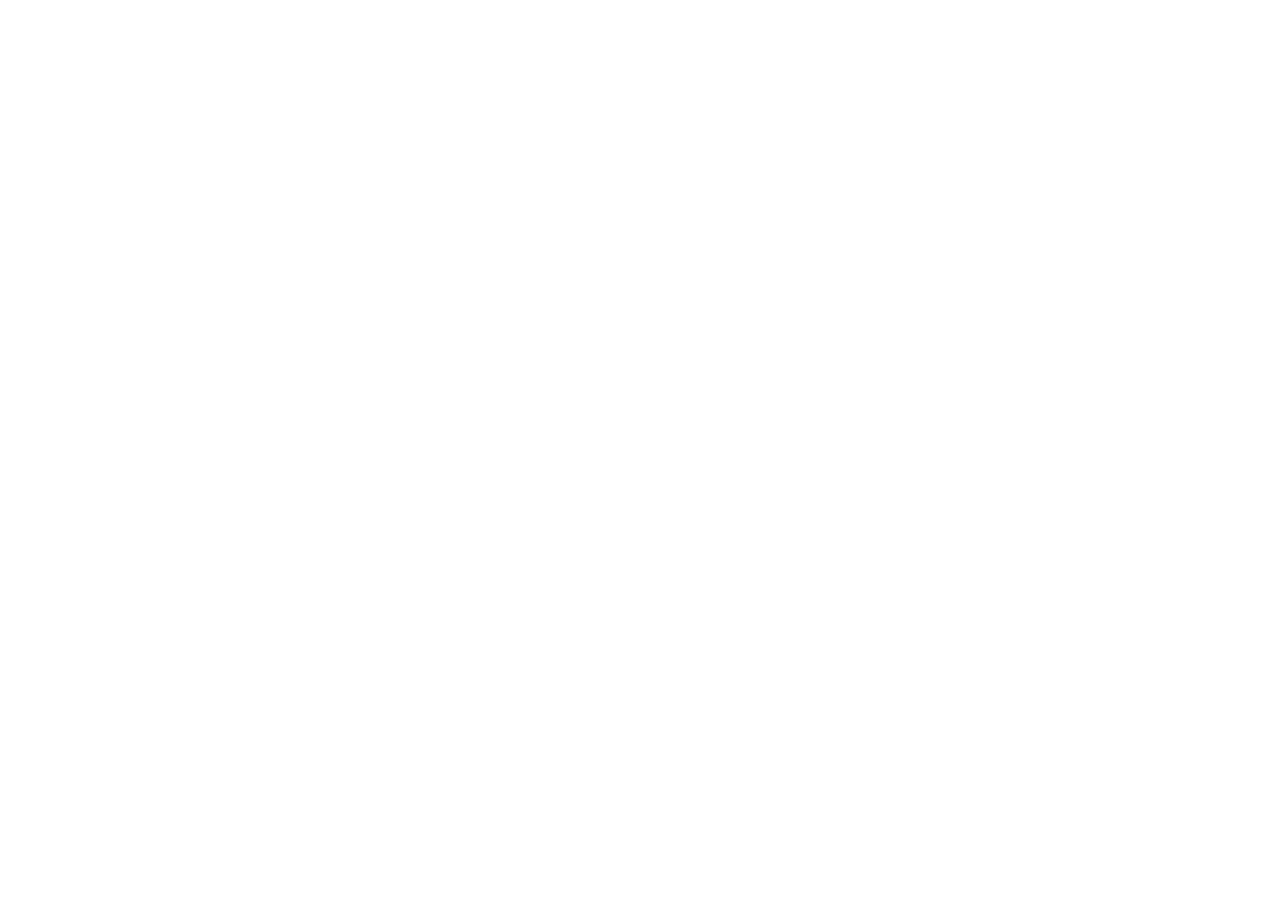
==== index.html @ b8674f2e "folder structure" ====
<!DOCTYPE html>
<html lang="en">
<head>
    <meta charset="UTF-8">
    <meta http-equiv="X-UA-Compatible" content="IE=edge">
    <meta name="viewport" content="width=device-width, initial-scale=1.0">
    <link rel="stylesheet" href="resources/style/style.css">
    <title>Baby Portfolio</title>
</head>
<body>
    


    <script src="resources/script/script.js"></script>
</body>
</html>
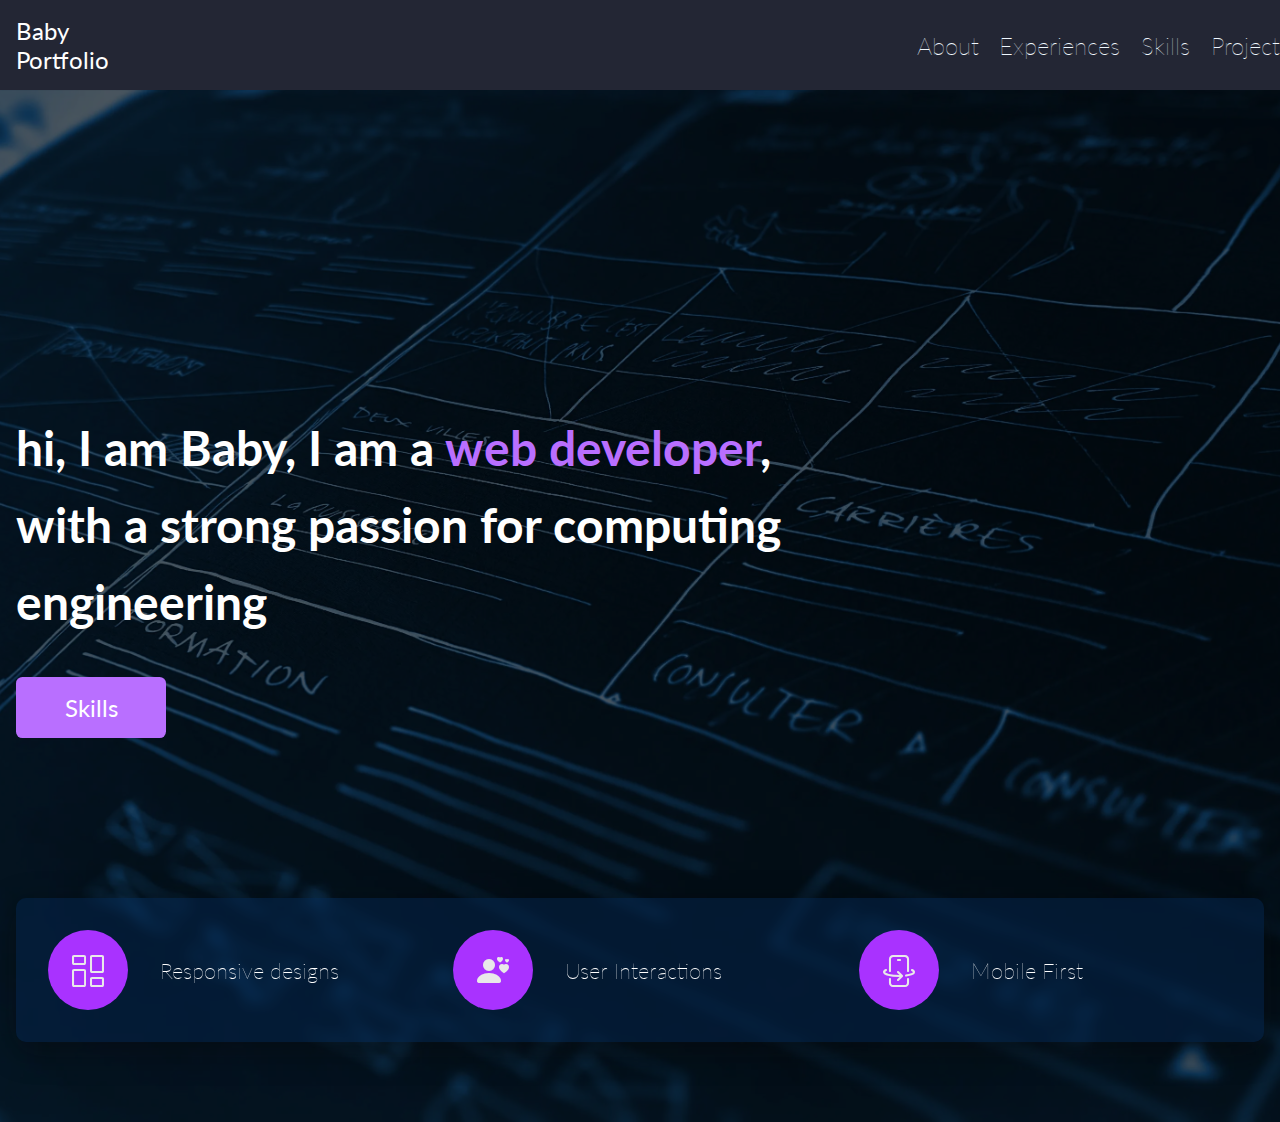
==== commit d9daf2a8: "nav and main section finished" ====
--- a/index.html
+++ b/index.html
@@ -4,12 +4,70 @@
     <meta charset="UTF-8">
     <meta http-equiv="X-UA-Compatible" content="IE=edge">
     <meta name="viewport" content="width=device-width, initial-scale=1.0">
+    <link rel="stylesheet" href="https://cdn.jsdelivr.net/npm/bootstrap-icons@1.8.1/font/bootstrap-icons.css">
     <link rel="stylesheet" href="resources/style/style.css">
     <title>Baby Portfolio</title>
 </head>
 <body>
-    
+    <header>
+        <div class="header">
+            <div class="container header_menu">
+                <div class="logo">
+                    <div>Baby <br/>Portfolio</div>
+                </div>
+                <div class="nav">
+                    <div class="toggle_button">
+                        <button>
+                            <span></span>
+                            <span></span>
+                            <span></span>
+                        </button>
+                    </div>
+                    <div class="nav_group">
+                        <nav>
+                            <ul>
+                                <li><a href="#About">About</a></li>
+                                <li><a href="#Experiences">Experiences</a></li>
+                                <li><a href="#Skills">Skills</a></li>
+                                <li><a href="#Project">Project</a></li>
+                            </ul>
+                        </nav>
+                    </div>
+                </div>
+            </div>
+        </div>
+    </header>
+    <main>
+        <div class="main_section">
+            <div class="main_content">
+                <div class="main_head container">
+                    <h1>hi, I am Baby, I am a <span>web developer</span>, with a strong passion for computing engineering</h1>
+                    <a href="#skills">Skills</a>
+                </div>
 
+                <div class="main_features container">
+                    <div class="main_feature_card">
+                        <div class="circle">
+                            <i class="bi bi-columns-gap"></i>
+                        </div>
+                        <p>Responsive designs</p>
+                    </div>
+                    <div class="main_feature_card">
+                            <div class="circle">
+                                <i class="bi bi-person-hearts"></i>
+                            </div>
+                            <p>User Interactions</p>
+                    </div>
+                    <div class="main_feature_card">
+                            <div class="circle">
+                                <i class="bi bi-phone-flip"></i>
+                            </div>
+                            <p>Mobile First</p>
+                    </div>
+                </div>
+            </div>
+        </div>
+    </main>
 
     <script src="resources/script/script.js"></script>
 </body>
--- a/resources/style/style.css
+++ b/resources/style/style.css
@@ -0,0 +1,185 @@
+@import url('https://fonts.googleapis.com/css2?family=Lato:wght@100;400;700&display=swap');
+
+*{
+    margin: 0;
+    padding: 0;
+    box-sizing: border-box;
+    font-family: 'Lato', sans-serif;
+}
+
+li {
+    list-style: none;
+}
+a{
+    text-decoration: none;
+}
+
+.container{
+    margin: 0 auto;
+    width: 100vw;
+    max-width: 1400px;
+}
+
+.header{
+    background-color: hsl(227deg 20% 17%);
+    color: white;
+}
+.header_menu{
+    display: flex;
+    align-items: center;
+    justify-content: space-between;
+}
+.nav_group{
+    display: none;
+}
+
+.logo, .nav{
+    display: inline-block;
+}
+
+.logo{
+    font-size: 1.5rem;
+    padding: 1rem;
+}
+.toggle_button{
+    padding-right: 1rem;
+}
+.toggle_button button{
+    width: 40px;
+    height: 40px;
+    border: 2px solid lightslategray;
+    background-color: transparent;
+    display: grid;
+    grid-template-rows: repeat(3, 1fr);
+    align-items: center;
+    padding: .2rem;
+    border-radius: .2rem;
+
+}
+.toggle_button button span{
+    height: 3px;
+    width: 100%;
+    background-color: rgb(166, 41, 255);
+    border-radius: .2em;
+}
+
+/* main section  */
+
+.main_section{
+    background-image: url('../images/background.webp');
+    background-position: center;
+    background-size: cover;
+    color: white;
+}
+
+.main_content{
+    background-color: rgba(0, 0, 0, 0.619);
+    padding: 20rem 1rem 5rem;
+}
+
+.main_head{
+    width: 100%;
+    display: grid;
+    gap: 2.3rem;
+    margin-bottom: 10rem;
+}
+.main_head h1{
+    line-height: 1.6;
+    max-width: 530px;
+}
+.main_head h1 span{
+    color: rgb(185, 111, 255);
+}
+.main_head a{
+    padding: 1rem;
+    background-color: rgb(185, 111, 255);
+    display: inline-block;
+    max-width: 150px;
+    text-align: center;
+    color: white;
+    font-size: 1.5em;
+    border-radius: .4rem;
+}
+.main_head a:hover{
+    background-color: blueviolet;
+    transition: background-color .2s ease-in-out;
+}
+
+.main_features{
+    width: 100%;
+    background: rgba(4, 41, 85, 0.45);
+    box-shadow: 0 8px 32px 0 rgba(9, 9, 9, 0.37);
+    backdrop-filter: blur( 4px );
+    -webkit-backdrop-filter: blur( 4px );
+    border-radius: 10px;
+    display: grid;
+    gap: 2rem;
+    justify-content: center;
+    align-items: center;
+    padding: 2rem;
+}
+.main_feature_card{
+    display: flex;
+    column-gap: 2rem;
+    align-items: center;
+}
+.circle{
+    width: 80px;
+    height: 80px;
+    min-width: 80px;
+    min-height: 80px;
+    background-color: rgb(169, 50, 255);
+    border-radius: 50%;
+    font-size: 2rem;
+    color: rgb(233, 233, 233);
+    display: flex;
+    justify-content: center;
+    align-items: center;
+}
+
+.main_feature_card p {
+    font-weight: 100;
+}
+
+/* Responsiveness */
+
+@media screen and (min-width: 810px){
+    .main_features{
+        display: grid;
+        grid-template-columns: repeat(3, 1fr);
+        gap: 2rem;
+        justify-content: center;
+        align-items: center;
+        padding: 2rem;
+    }
+
+    .main_head h1{
+        font-size: 3rem;
+        max-width: 800px;
+    }
+    .main_feature_card p{
+        font-size: 1.4rem;
+    }
+
+    .nav_group{
+        display: inline;
+    }
+
+    .nav_group nav ul{
+        display: flex;
+        column-gap: 1.3rem;
+    }
+    .nav_group nav ul li a{
+        color: aliceblue;
+        font-size: 1.5rem;
+        font-weight: 100;
+    }
+
+    .nav_group nav ul li a:hover{
+        color: rgb(187, 132, 238);
+        transition: color .2s ease-in-out;
+    }
+    .toggle_button{
+        display: none;
+    }
+}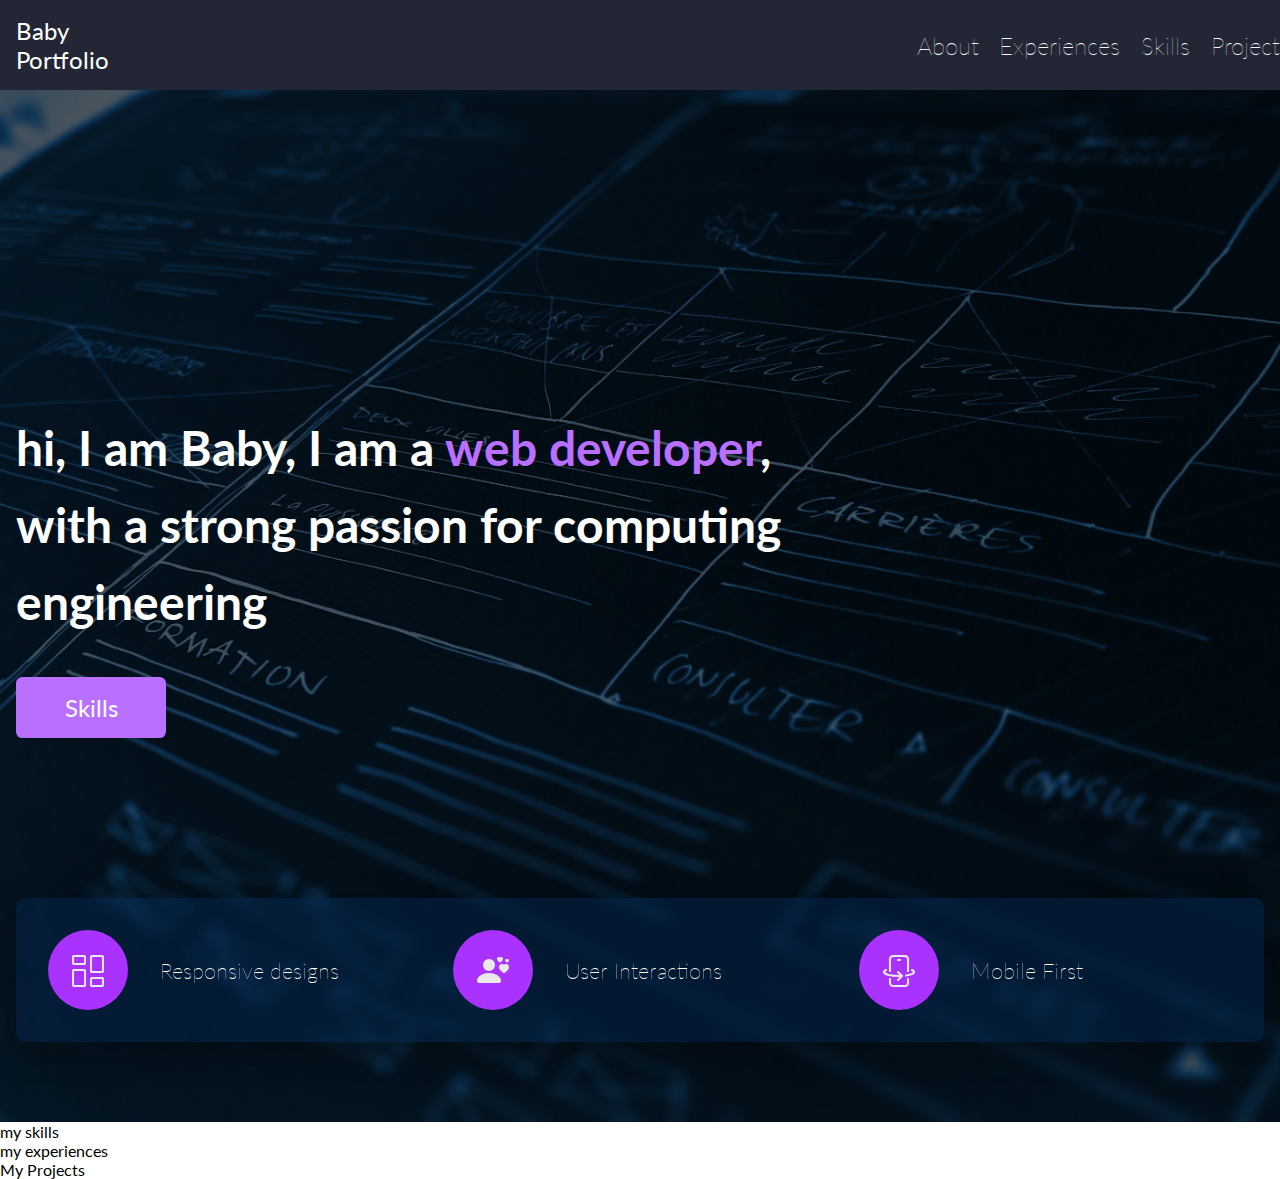
==== commit 2da9f8bc: "section structures" ====
--- a/index.html
+++ b/index.html
@@ -68,6 +68,15 @@
             </div>
         </div>
     </main>
+    <section>
+        my skills
+    </section>
+    <section>
+        my experiences
+    </section>
+    <section>
+        My Projects
+    </section>
 
     <script src="resources/script/script.js"></script>
 </body>
